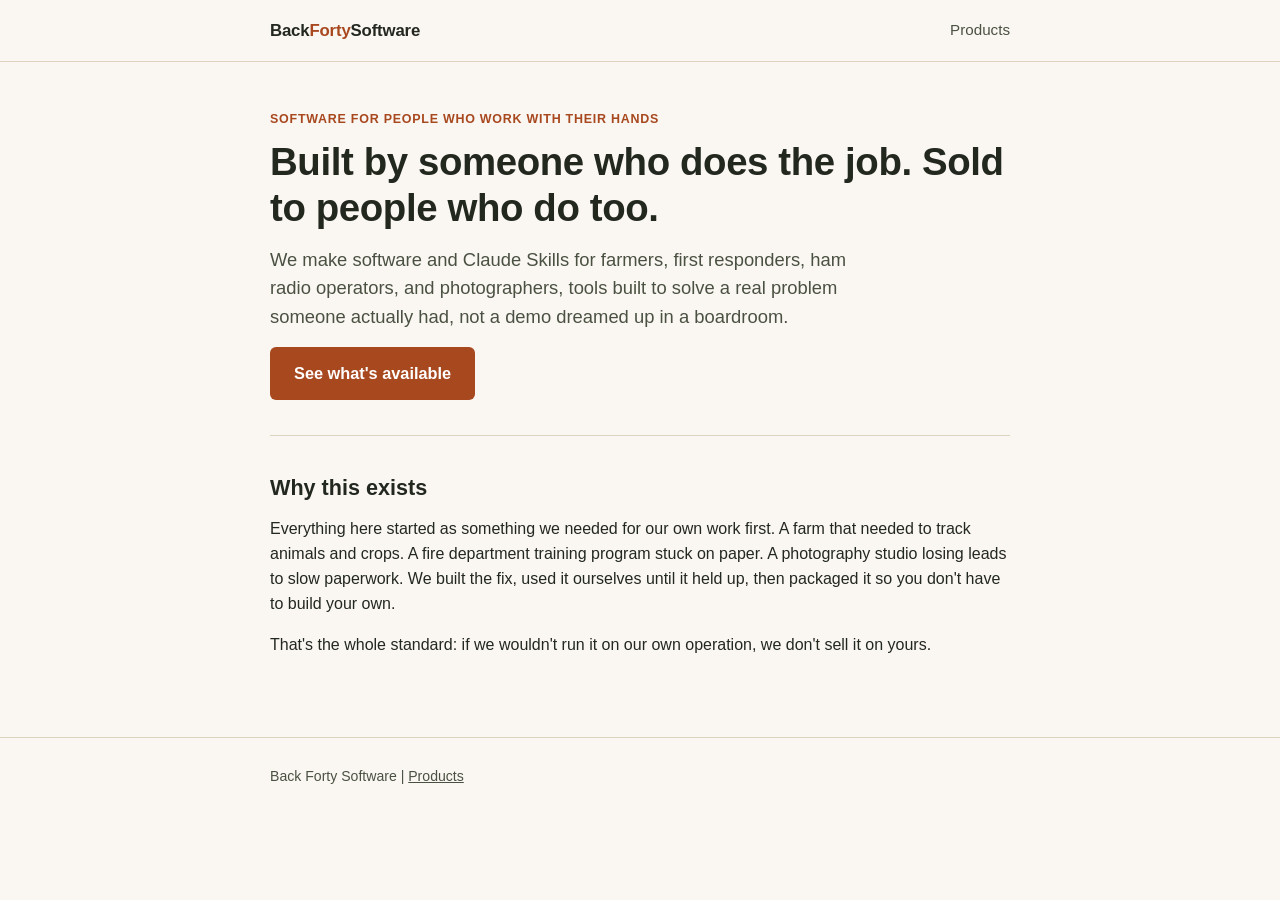
==== index.html @ f2e5c7a1 "Initial site: homepage, product catalog, Shoot Proposal Skill page + download Static HTML/CSS site f" ====
<!doctype html>
<html lang="en">
<head>
<meta charset="utf-8">
<meta name="viewport" content="width=device-width, initial-scale=1">
<title>Back Forty Software</title>
<meta name="description" content="Practical software and Claude Skills, built by people who actually do the job.">
<link rel="stylesheet" href="/assets/style.css">
</head>
<body>

<header class="site">
  <div class="wrap">
    <a class="brand" href="/">Back<span>Forty</span>Software</a>
    <nav class="site">
      <a href="/products/">Products</a>
    </nav>
  </div>
</header>

<main>
  <div class="wrap">
    <p class="tag">Software for people who work with their hands</p>
    <h1>Built by someone who does the job. Sold to people who do too.</h1>
    <p class="lede">We make software and Claude Skills for farmers, first responders, ham radio operators, and photographers, tools built to solve a real problem someone actually had, not a demo dreamed up in a boardroom.</p>
    <p><a class="btn" href="/products/">See what's available</a></p>

    <hr class="divider">

    <h2>Why this exists</h2>
    <p>Everything here started as something we needed for our own work first. A farm that needed to track animals and crops. A fire department training program stuck on paper. A photography studio losing leads to slow paperwork. We built the fix, used it ourselves until it held up, then packaged it so you don't have to build your own.</p>
    <p>That's the whole standard: if we wouldn't run it on our own operation, we don't sell it on yours.</p>
  </div>
</main>

<footer class="site">
  <div class="wrap">
    <p>Back Forty Software | <a href="/products/">Products</a></p>
  </div>
</footer>

</body>
</html>
---- assets/style.css ----
:root {
  --bg: #faf7f2;
  --bg-alt: #f0ead9;
  --ink: #23281f;
  --ink-soft: #4a5142;
  --line: #ddd4bf;
  --accent: #a8481f;
  --accent-ink: #ffffff;
  --card-bg: #ffffff;
  --tbd: #b3401a;
  --tbd-bg: #fbe7dc;
  --max: 780px;
}

@media (prefers-color-scheme: dark) {
  :root {
    --bg: #1b1e18;
    --bg-alt: #23271d;
    --ink: #ece7d9;
    --ink-soft: #b9b6a8;
    --line: #3a3f30;
    --accent: #d9723f;
    --accent-ink: #1b1e18;
    --card-bg: #23271d;
    --tbd: #f0a06a;
    --tbd-bg: #34281f;
  }
}

* { box-sizing: border-box; }

html { -webkit-text-size-adjust: 100%; }

body {
  margin: 0;
  font-family: -apple-system, BlinkMacSystemFont, "Segoe UI", Roboto, Helvetica, Arial, sans-serif;
  background: var(--bg);
  color: var(--ink);
  line-height: 1.55;
}

img { max-width: 100%; display: block; }

a { color: var(--accent); }

.wrap {
  max-width: var(--max);
  margin: 0 auto;
  padding: 0 1.25rem;
}

header.site {
  border-bottom: 1px solid var(--line);
  padding: 1.1rem 0;
}

header.site .wrap {
  display: flex;
  align-items: center;
  justify-content: space-between;
  gap: 1rem;
  flex-wrap: wrap;
}

.brand {
  font-weight: 700;
  font-size: 1.05rem;
  text-decoration: none;
  color: var(--ink);
  letter-spacing: -0.01em;
}

.brand span { color: var(--accent); }

nav.site a {
  margin-left: 1.25rem;
  text-decoration: none;
  color: var(--ink-soft);
  font-size: 0.95rem;
}

nav.site a:hover { color: var(--accent); }

main { padding: 2.75rem 0 4rem; }

h1 {
  font-size: clamp(1.7rem, 4vw, 2.4rem);
  line-height: 1.2;
  margin: 0 0 0.9rem;
  letter-spacing: -0.01em;
}

h2 {
  font-size: 1.35rem;
  margin: 2.2rem 0 0.8rem;
}

h3 {
  font-size: 1.05rem;
  margin: 1.4rem 0 0.5rem;
}

p { margin: 0 0 1rem; }

.lede {
  font-size: 1.15rem;
  color: var(--ink-soft);
  max-width: 60ch;
}

.tag {
  display: inline-block;
  font-size: 0.78rem;
  text-transform: uppercase;
  letter-spacing: 0.06em;
  color: var(--accent);
  font-weight: 700;
  margin-bottom: 0.6rem;
}

.btn {
  display: inline-block;
  background: var(--accent);
  color: var(--accent-ink);
  text-decoration: none;
  font-weight: 700;
  padding: 0.85rem 1.5rem;
  border-radius: 6px;
  font-size: 1.02rem;
  border: none;
  cursor: pointer;
}

.btn:hover { opacity: 0.92; }

.btn.secondary {
  background: transparent;
  color: var(--ink);
  border: 1px solid var(--line);
}

.card {
  background: var(--card-bg);
  border: 1px solid var(--line);
  border-radius: 10px;
  padding: 1.5rem;
  margin-bottom: 1.25rem;
}

.product-list {
  display: grid;
  gap: 1.1rem;
  margin-top: 1.5rem;
}

.product-card {
  background: var(--card-bg);
  border: 1px solid var(--line);
  border-radius: 10px;
  padding: 1.4rem 1.5rem;
  text-decoration: none;
  color: inherit;
  display: block;
}

.product-card:hover { border-color: var(--accent); }

.product-card h3 { margin-top: 0; color: var(--ink); }

.product-card .meta {
  font-size: 0.85rem;
  color: var(--ink-soft);
  text-transform: uppercase;
  letter-spacing: 0.04em;
}

.price-box {
  display: flex;
  align-items: baseline;
  gap: 0.6rem;
  margin: 1.5rem 0;
}

.price {
  font-size: 2rem;
  font-weight: 700;
}

ul.benefits {
  list-style: none;
  padding: 0;
  margin: 1rem 0;
}

ul.benefits li {
  padding-left: 1.6rem;
  position: relative;
  margin-bottom: 0.75rem;
}

ul.benefits li::before {
  content: "\2713";
  position: absolute;
  left: 0;
  color: var(--accent);
  font-weight: 700;
}

.tbd {
  background: var(--tbd-bg);
  color: var(--tbd);
  border-radius: 5px;
  padding: 0.1rem 0.45rem;
  font-size: 0.85em;
  font-weight: 600;
}

.divider {
  border: none;
  border-top: 1px solid var(--line);
  margin: 2.2rem 0;
}

footer.site {
  border-top: 1px solid var(--line);
  padding: 1.75rem 0;
  color: var(--ink-soft);
  font-size: 0.88rem;
}

footer.site a { color: var(--ink-soft); }

.check-box {
  border: 1px solid var(--line);
  border-radius: 10px;
  padding: 1.5rem;
  background: var(--bg-alt);
  margin: 1.75rem 0;
}

.check-box h2 { margin-top: 0; }

@media (min-width: 640px) {
  .product-list { grid-template-columns: 1fr 1fr; }
}
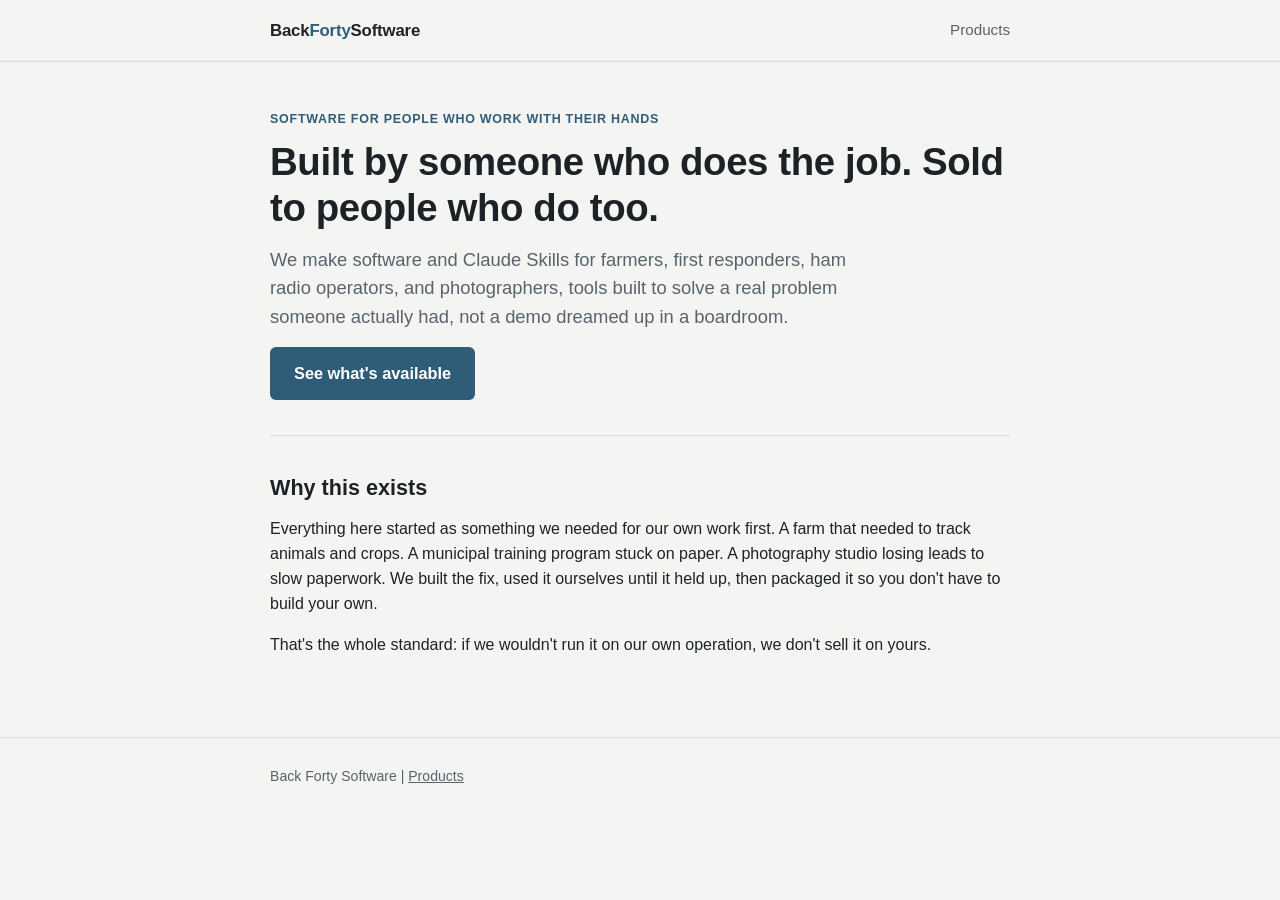
==== commit d36c9cdc: "Rebrand palette to Steel, genericize training-app copy Moves off the HHF-derived cream/olive/ember t" ====
--- a/index.html
+++ b/index.html
@@ -28,7 +28,7 @@
     <hr class="divider">
 
     <h2>Why this exists</h2>
-    <p>Everything here started as something we needed for our own work first. A farm that needed to track animals and crops. A fire department training program stuck on paper. A photography studio losing leads to slow paperwork. We built the fix, used it ourselves until it held up, then packaged it so you don't have to build your own.</p>
+    <p>Everything here started as something we needed for our own work first. A farm that needed to track animals and crops. A municipal training program stuck on paper. A photography studio losing leads to slow paperwork. We built the fix, used it ourselves until it held up, then packaged it so you don't have to build your own.</p>
     <p>That's the whole standard: if we wouldn't run it on our own operation, we don't sell it on yours.</p>
   </div>
 </main>
--- a/assets/style.css
+++ b/assets/style.css
@@ -1,10 +1,10 @@
 :root {
-  --bg: #faf7f2;
-  --bg-alt: #f0ead9;
-  --ink: #23281f;
-  --ink-soft: #4a5142;
-  --line: #ddd4bf;
-  --accent: #a8481f;
+  --bg: #f4f5f3;
+  --bg-alt: #e6e9e8;
+  --ink: #1c2226;
+  --ink-soft: #58636b;
+  --line: #d7dcdb;
+  --accent: #2f5d78;
   --accent-ink: #ffffff;
   --card-bg: #ffffff;
   --tbd: #b3401a;
@@ -14,14 +14,14 @@
 
 @media (prefers-color-scheme: dark) {
   :root {
-    --bg: #1b1e18;
-    --bg-alt: #23271d;
-    --ink: #ece7d9;
-    --ink-soft: #b9b6a8;
-    --line: #3a3f30;
-    --accent: #d9723f;
-    --accent-ink: #1b1e18;
-    --card-bg: #23271d;
+    --bg: #181d1f;
+    --bg-alt: #1f2528;
+    --ink: #e7ebe9;
+    --ink-soft: #a4aeb2;
+    --line: #303a3e;
+    --accent: #7fb2cf;
+    --accent-ink: #131719;
+    --card-bg: #1f2528;
     --tbd: #f0a06a;
     --tbd-bg: #34281f;
   }
